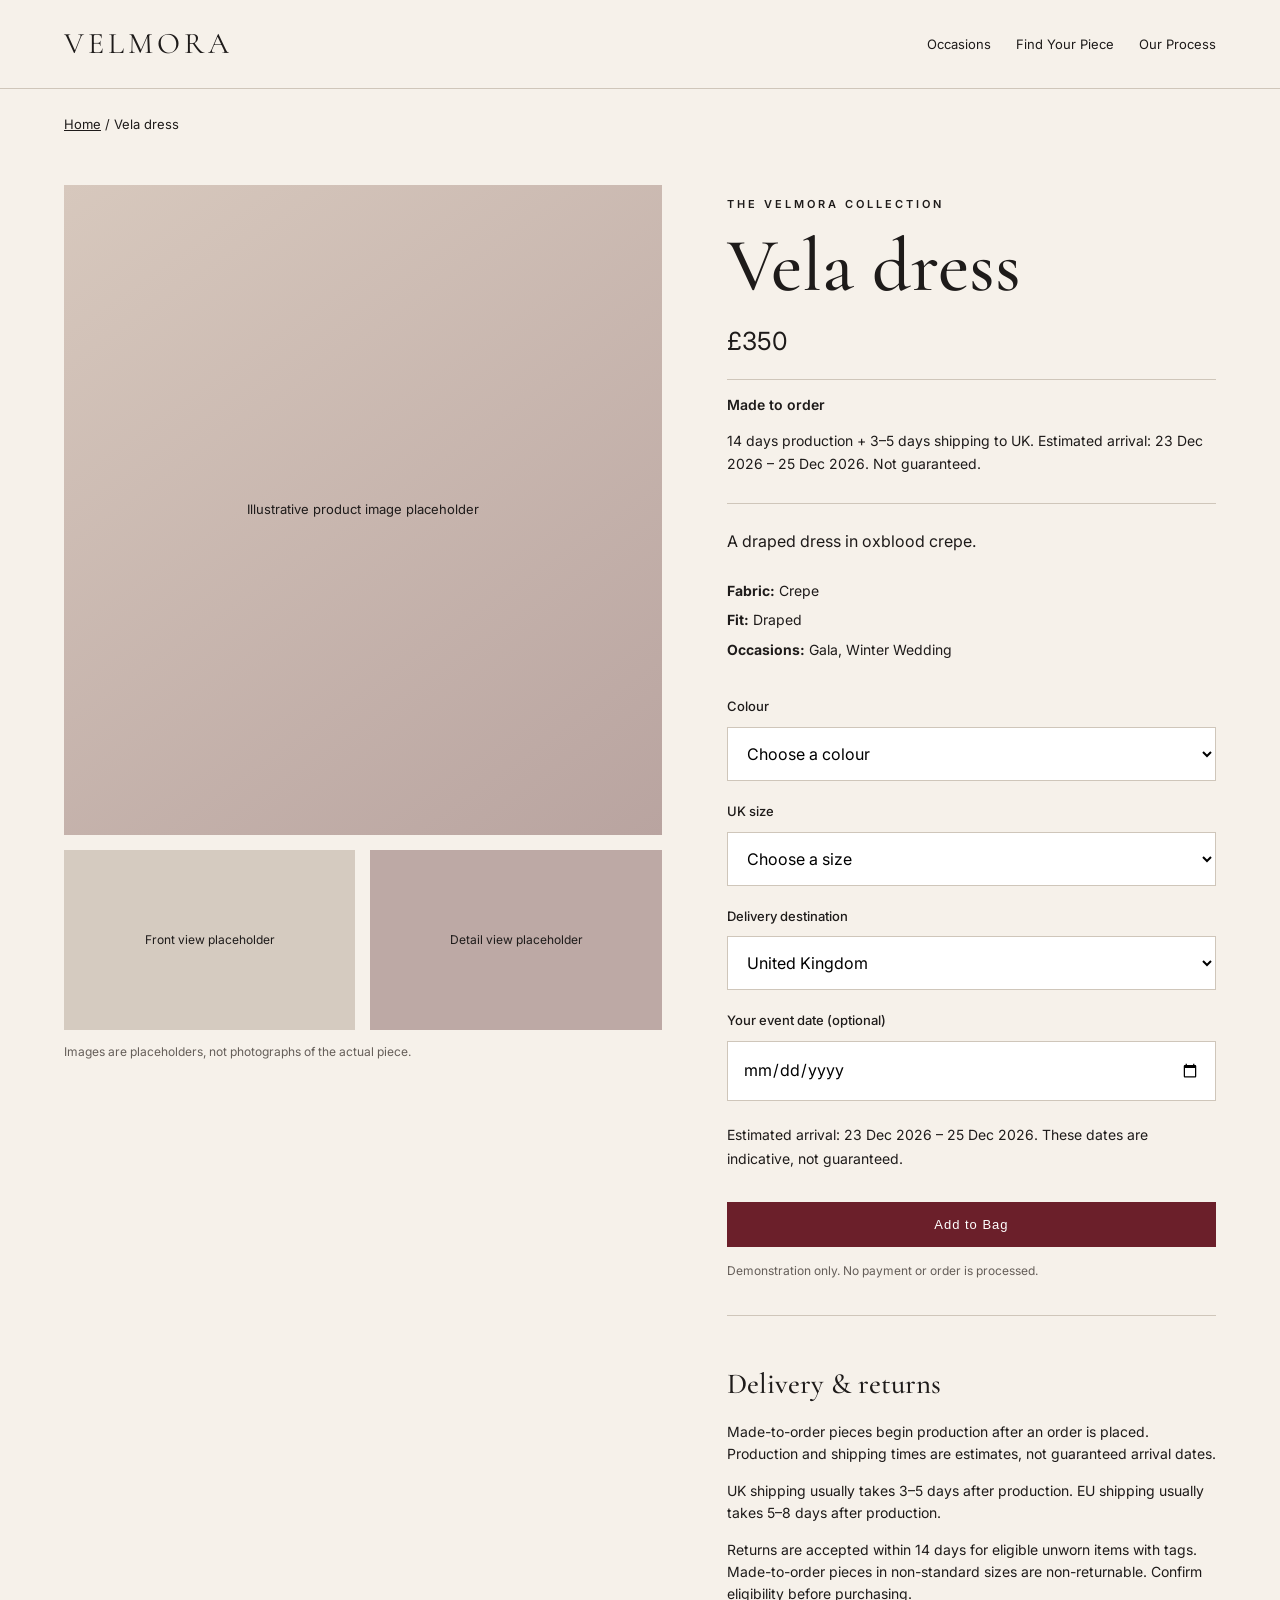
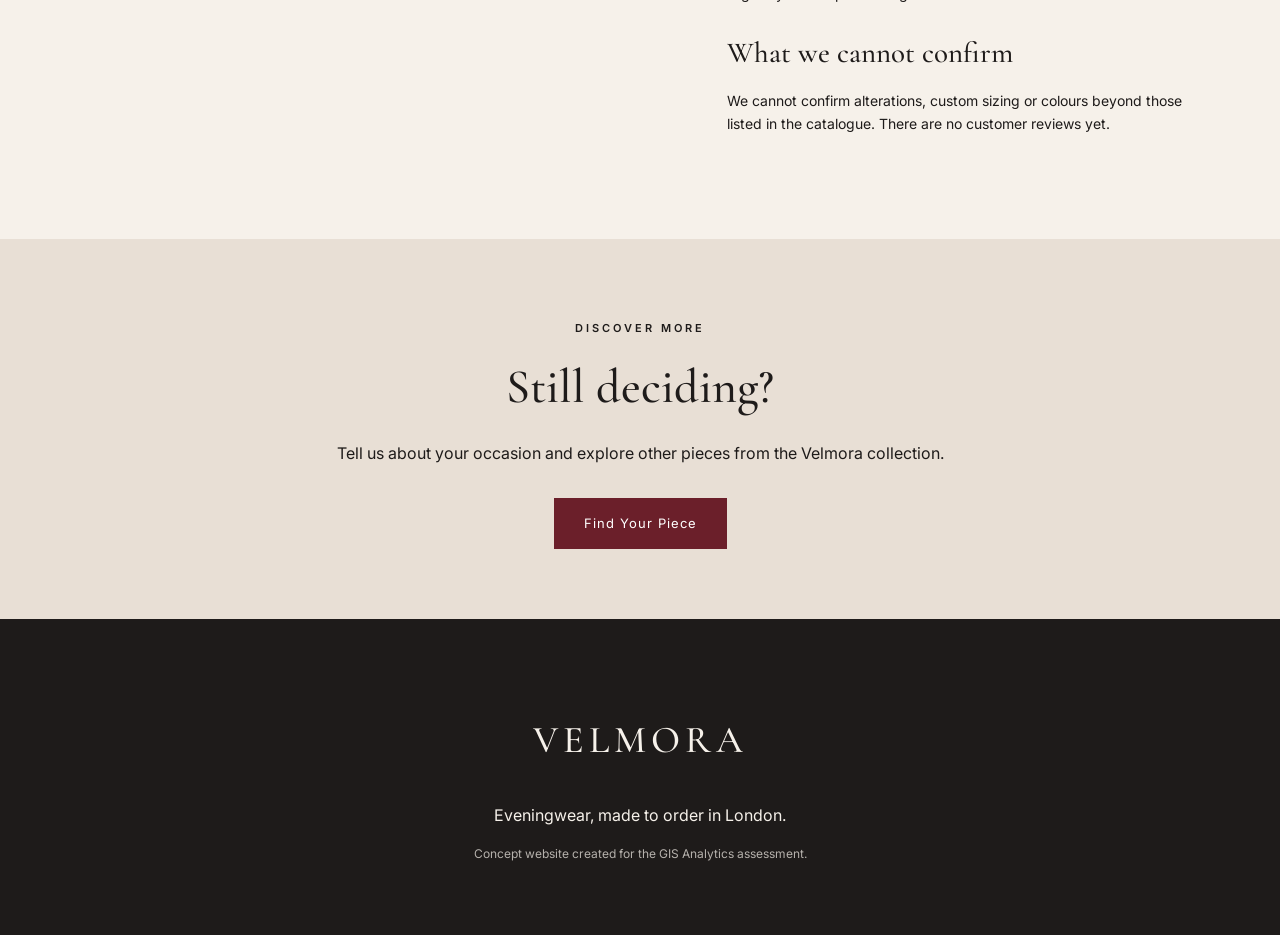
==== product.html @ 9ef7a638 "Initial Velmora website and commercial plan" ====
<!DOCTYPE html>
<html lang="en-GB">
<head>
  <meta charset="UTF-8">
  <meta name="viewport" content="width=device-width, initial-scale=1.0">

  <title>Vela Dress | Velmora</title>
  <meta name="description"
    content="Explore the Vela dress by Velmora. Made-to-order eveningwear with clear sizing and delivery estimates.">

  <link rel="preconnect" href="https://fonts.googleapis.com">
  <link rel="preconnect" href="https://fonts.gstatic.com" crossorigin>
  <link
    href="https://fonts.googleapis.com/css2?family=Cormorant+Garamond:wght@400;500;600&family=Inter:wght@400;500;600&display=swap"
    rel="stylesheet">

  <link rel="stylesheet" href="css/styles.css">
</head>

<body>

  <header class="site-header">
    <div class="header-inner">
      <a href="index.html" class="brand-logo">VELMORA</a>

      <nav aria-label="Main navigation">
        <a href="index.html#occasions">Occasions</a>
        <a href="index.html#stylist">Find Your Piece</a>
        <a href="index.html#about">Our Process</a>
      </nav>
    </div>
  </header>

  <main>

    <div class="product-breadcrumb">
      <a href="index.html">Home</a>
      <span aria-hidden="true"> / </span>
      <span>Vela dress</span>
    </div>

    <section class="product-layout">

      <!-- PRODUCT GALLERY -->

      <div class="product-gallery">
        <div class="product-main-image">
          <span>Illustrative product image placeholder</span>
        </div>

        <div class="product-small-images">
          <div>Front view placeholder</div>
          <div>Detail view placeholder</div>
        </div>

        <p class="product-image-note">
          Images are placeholders, not photographs of the actual piece.
        </p>
      </div>

      <!-- PRODUCT INFORMATION -->

      <div class="product-information">

        <p class="eyebrow">THE VELMORA COLLECTION</p>

        <h1 id="product-name">Vela dress</h1>

        <p id="product-price" class="product-price">£350</p>

        <!-- DELIVERY INFORMATION DIRECTLY UNDER PRICE -->

        <div class="product-delivery-summary">
          <p class="delivery-heading">Made to order</p>
          <p id="delivery-summary">
            Loading production and delivery information...
          </p>
        </div>

        <p id="product-description" class="product-description">
          Loading product details...
        </p>

        <div class="product-facts">
          <p><strong>Fabric:</strong> <span id="product-fabric">—</span></p>
          <p><strong>Fit:</strong> <span id="product-fit">—</span></p>
          <p><strong>Occasions:</strong> <span id="product-occasions">—</span></p>
        </div>

        <form id="product-form">

          <label for="product-colour">Colour</label>
          <select id="product-colour" required>
            <option value="">Choose a colour</option>
          </select>

          <label for="product-size">UK size</label>
          <select id="product-size" required>
            <option value="">Choose a size</option>
          </select>

          <label for="product-region">Delivery destination</label>
          <select id="product-region" required>
            <option value="UK">United Kingdom</option>
            <option value="EU">European Union</option>
          </select>

          <label for="product-event-date">Your event date (optional)</label>
          <input id="product-event-date" type="date">

          <div id="product-delivery-result" aria-live="polite"></div>

          <button class="primary-button product-add-button" type="submit">
            Add to Bag
          </button>

        </form>

        <p id="product-message" class="product-message" aria-live="polite"></p>

        <p class="product-demo-note">
          Demonstration only. No payment or order is processed.
        </p>

        <div class="product-policy">
          <h2>Delivery & returns</h2>

          <p>
            Made-to-order pieces begin production after an order
            is placed. Production and shipping times are estimates,
            not guaranteed arrival dates.
          </p>

          <p>
            UK shipping usually takes 3–5 days after production.
            EU shipping usually takes 5–8 days after production.
          </p>

          <p>
            Returns are accepted within 14 days for eligible
            unworn items with tags. Made-to-order pieces in
            non-standard sizes are non-returnable.
            Confirm eligibility before purchasing.
          </p>

          <h2>What we cannot confirm</h2>

          <p>
            We cannot confirm alterations, custom sizing or
            colours beyond those listed in the catalogue.
            There are no customer reviews yet.
          </p>
        </div>

      </div>
    </section>

    <section class="product-bottom-section">
      <p class="eyebrow">DISCOVER MORE</p>
      <h2>Still deciding?</h2>
      <p>
        Tell us about your occasion and explore other pieces
        from the Velmora collection.
      </p>
      <a href="index.html#stylist" class="primary-button">
        Find Your Piece
      </a>
    </section>

  </main>

  <footer class="site-footer">
    <h2>VELMORA</h2>
    <p>Eveningwear, made to order in London.</p>
    <p class="footer-note">
      Concept website created for the GIS Analytics assessment.
    </p>
  </footer>

  <div class="mobile-product-bar">
    <span id="mobile-product-price">£350</span>
    <a href="#product-form" class="primary-button">
      Select Your Size
    </a>
  </div>

  <script src="js/product.js"></script>

</body>
</html>
---- css/styles.css ----
:root {
  --ink: #1E1B1A;
  --ivory: #F6F1EA;
  --stone: #CFC6BA;
  --oxblood: #6B1F2A;
}

* {
  box-sizing: border-box;
}

body {
  margin: 0;
  background-color: var(--ivory);
  color: var(--ink);
  font-family: 'Inter', Arial, sans-serif;
  line-height: 1.6;
}

h1, h2, h3 {
  font-family: 'Cormorant Garamond', Georgia, serif;
  font-weight: 500;
}

h1 {
  font-size: clamp(42px, 8vw, 76px);
}

a {
  color: inherit;
}

button {
  cursor: pointer;
}

/* HEADER */

.site-header {
  border-bottom: 1px solid var(--stone);
  padding: 20px 5%;
}

.header-inner {
  max-width: 1300px;
  margin: auto;
  display: flex;
  align-items: center;
  justify-content: space-between;
  gap: 20px;
}

.brand-logo {
  font-family: 'Cormorant Garamond', serif;
  font-size: 30px;
  letter-spacing: 4px;
  text-decoration: none;
}

.site-header nav {
  display: flex;
  gap: 25px;
  flex-wrap: wrap;
}

.site-header nav a {
  font-size: 13px;
  text-decoration: none;
}

/* HERO */

.hero {
  max-width: 1400px;
  margin: auto;
  padding: 70px 5%;
  display: grid;
  grid-template-columns: 1fr 1fr;
  gap: 60px;
  align-items: center;
}

.eyebrow {
  font-size: 11px;
  letter-spacing: 3px;
  font-weight: 600;
}

.hero h1 {
  line-height: 1.05;
  max-width: 550px;
  margin: 20px 0;
}

.hero-description {
  max-width: 430px;
  font-size: 16px;
  margin-bottom: 30px;
}

.primary-button {
  display: inline-block;
  padding: 15px 30px;
  background: var(--oxblood);
  color: white;
  text-decoration: none;
  font-size: 13px;
  letter-spacing: 1px;
}

.image-placeholder {
  min-height: 500px;
  background: linear-gradient(
    145deg,
    #D8C8BA,
    #B9A89B
  );
  display: flex;
  align-items: center;
  justify-content: center;
  color: var(--ink);
  font-size: 13px;
}

/* OCCASIONS */

.occasions-section,
.process-section {
  padding: 80px 5%;
  max-width: 1400px;
  margin: auto;
}

.section-heading {
  text-align: center;
  margin-bottom: 45px;
}

.section-heading h2 {
  font-size: 48px;
  margin: 10px 0;
}

.occasion-grid {
  display: grid;
  grid-template-columns: repeat(3, 1fr);
  gap: 25px;
}

.occasion-card {
  text-decoration: none;
}

.occasion-image {
  aspect-ratio: 4 / 5;
  background: #CFC6BA;
}

.occasion-card:nth-child(2) .occasion-image {
  background: #B6A5A1;
}

.occasion-card:nth-child(3) .occasion-image {
  background: #D8CEC2;
}

.occasion-card h3 {
  font-size: 30px;
  margin: 15px 0 5px;
}

.occasion-card span {
  font-size: 12px;
  text-decoration: underline;
}

/* STYLIST */

.stylist-section {
  background: var(--ink);
  color: var(--ivory);
  padding: 90px 5%;
  text-align: center;
}

.stylist-inner {
  max-width: 700px;
  margin: auto;
}

.stylist-inner h2 {
  font-size: 56px;
}

.stylist-note {
  margin-top: 30px;
  padding: 20px;
  border: 1px solid var(--stone);
  font-size: 14px;
}

/* PROCESS */

.process-grid {
  display: grid;
  grid-template-columns: repeat(3, 1fr);
  gap: 35px;
}

.process-grid h3 {
  font-size: 27px;
}

/* FOOTER */

.site-footer {
  background: var(--ink);
  color: var(--ivory);
  text-align: center;
  padding: 60px 20px;
}

.site-footer h2 {
  letter-spacing: 5px;
  font-size: 38px;
}

.footer-note {
  font-size: 12px;
  opacity: 0.7;
}

/* MOBILE */

@media (max-width: 768px) {

  .header-inner {
    flex-direction: column;
  }

  .site-header nav {
    justify-content: center;
    gap: 15px;
  }

  .hero {
    grid-template-columns: 1fr;
    padding: 45px 6%;
    gap: 30px;
  }

  .hero h1 {
    font-size: 48px;
  }

  .image-placeholder {
    min-height: 350px;
  }

  .occasion-grid,
  .process-grid {
    grid-template-columns: 1fr;
  }

  .occasions-section,
  .process-section {
    padding: 55px 6%;
  }

  .section-heading h2 {
    font-size: 40px;
  }

  .stylist-inner h2 {
    font-size: 45px;
  }
}

/* PERSONAL STYLIST FORM */

.stylist-form {
  max-width: 520px;
  margin: 35px auto;
  text-align: left;
  display: flex;
  flex-direction: column;
  gap: 10px;
}

.stylist-form label {
  font-size: 13px;
  margin-top: 10px;
}

.stylist-form select,
.stylist-form input {
  width: 100%;
  padding: 14px;
  background: var(--ivory);
  color: var(--ink);
  border: 1px solid var(--stone);
  border-radius: 0;
  font: inherit;
  font-size: 15px;
}

.stylist-form button {
  margin-top: 20px;
  border: none;
  align-self: flex-start;
}

#stylist-results {
  max-width: 700px;
  margin: 25px auto;
  text-align: left;
}

.stylist-product {
  border: 1px solid var(--stone);
  padding: 22px;
  margin-bottom: 15px;
}

.stylist-product h3 {
  font-size: 30px;
}

.stylist-product a {
  color: var(--ivory);
  text-decoration: underline;
}

.stylist-disclaimer {
  max-width: 620px;
  margin: 30px auto 0;
  font-size: 12px;
  opacity: 0.8;
}

/* PRODUCT PAGE */

.product-breadcrumb {
  max-width: 1300px;
  margin: 25px auto;
  padding: 0 5%;
  font-size: 13px;
}

.product-layout {
  max-width: 1300px;
  margin: 0 auto;
  padding: 25px 5% 90px;
  display: grid;
  grid-template-columns: 1.1fr 0.9fr;
  gap: 65px;
  align-items: start;
}

.product-main-image {
  min-height: 650px;
  background: linear-gradient(145deg, #d7c8bd, #b9a4a0);
  display: flex;
  justify-content: center;
  align-items: center;
  text-align: center;
  padding: 25px;
  font-size: 13px;
}

.product-small-images {
  display: grid;
  grid-template-columns: 1fr 1fr;
  gap: 15px;
  margin-top: 15px;
}

.product-small-images div {
  min-height: 180px;
  background: #d5cbc0;
  display: flex;
  justify-content: center;
  align-items: center;
  text-align: center;
  padding: 15px;
  font-size: 12px;
}

.product-small-images div:nth-child(2) {
  background: #bda9a5;
}

.product-image-note,
.product-demo-note {
  font-size: 12px;
  color: #655e59;
}

.product-information h1 {
  font-size: clamp(48px, 6vw, 76px);
  line-height: 1.1;
  margin: 12px 0;
}

.product-price {
  font-size: 25px;
  margin: 12px 0;
}

.product-delivery-summary {
  border-top: 1px solid var(--stone);
  border-bottom: 1px solid var(--stone);
  padding: 14px 0;
  margin: 18px 0 25px;
  font-size: 14px;
}

.delivery-heading {
  font-weight: 600;
  margin: 0;
}

.product-description {
  font-size: 16px;
  margin: 25px 0;
}

.product-facts {
  font-size: 14px;
  margin-bottom: 25px;
}

.product-facts p {
  margin: 7px 0;
}

#product-form {
  display: flex;
  flex-direction: column;
  gap: 10px;
}

#product-form label {
  font-size: 13px;
  font-weight: 500;
  margin-top: 10px;
}

#product-form select,
#product-form input {
  padding: 15px;
  width: 100%;
  background: white;
  border: 1px solid var(--stone);
  border-radius: 0;
  font: inherit;
}

#product-delivery-result {
  font-size: 14px;
  line-height: 1.7;
  margin: 12px 0;
}

.product-add-button {
  width: 100%;
  border: 0;
  margin-top: 10px;
}

.product-add-button:disabled {
  opacity: 0.5;
  cursor: not-allowed;
}

.product-message {
  font-size: 14px;
}

.product-policy {
  border-top: 1px solid var(--stone);
  margin-top: 35px;
  padding-top: 20px;
  font-size: 14px;
}

.product-policy h2 {
  font-size: 29px;
  margin-bottom: 10px;
}

.product-bottom-section {
  background: #e8dfd5;
  text-align: center;
  padding: 70px 5%;
}

.product-bottom-section h2 {
  font-size: 48px;
  margin: 10px 0;
}

.product-bottom-section .primary-button {
  margin-top: 15px;
}

.mobile-product-bar {
  display: none;
}

/* PRODUCT PAGE ON MOBILE */

@media (max-width: 768px) {
  .product-layout {
    grid-template-columns: 1fr;
    gap: 30px;
    padding: 15px 6% 70px;
  }

  .product-main-image {
    min-height: 400px;
  }

  .product-small-images div {
    min-height: 130px;
  }

  .product-information h1 {
    font-size: 52px;
  }

  .product-bottom-section h2 {
    font-size: 40px;
  }

  .mobile-product-bar {
    position: fixed;
    bottom: 0;
    left: 0;
    right: 0;
    display: flex;
    align-items: center;
    justify-content: space-between;
    gap: 15px;
    background: var(--ivory);
    border-top: 1px solid var(--stone);
    padding: 12px 18px;
    z-index: 100;
    box-shadow: 0 -3px 15px #00000012;
  }

  .mobile-product-bar span {
    font-size: 20px;
    font-weight: 600;
  }

  .mobile-product-bar .primary-button {
    padding: 12px 18px;
    font-size: 12px;
  }

  body {
    padding-bottom: 65px;
  }
}

/* FINAL MOBILE HEADER IMPROVEMENTS */

@media (max-width: 768px) {

  .site-header {
    padding: 16px 5%;
  }

  .header-inner {
    width: 100%;
    flex-direction: column;
    align-items: center;
    gap: 12px;
  }

  .brand-logo {
    font-size: 27px;
    letter-spacing: 3px;
    white-space: nowrap;
  }

  .site-header nav {
    display: flex;
    justify-content: center;
    flex-wrap: wrap;
    gap: 10px 18px;
    width: 100%;
  }

  .site-header nav a {
    font-size: 12px;
    white-space: nowrap;
  }

  .product-breadcrumb {
    overflow-wrap: anywhere;
  }

  .product-gallery,
  .product-information {
    min-width: 0;
  }

  .product-information h1 {
    overflow-wrap: break-word;
  }

  .product-main-image {
    min-height: 360px;
  }

  .product-small-images {
    gap: 10px;
  }

  .product-small-images div {
    min-width: 0;
    font-size: 11px;
  }
}

/* FEATURED PRODUCT LINK */

.featured-product-link {
  margin-top: 70px;
  padding: 55px 25px;
  background: #e8dfd5;
  text-align: center;
}

.featured-product-link h2 {
  font-size: clamp(36px, 5vw, 52px);
  margin: 12px 0;
}

.featured-product-link p {
  margin-bottom: 20px;
}
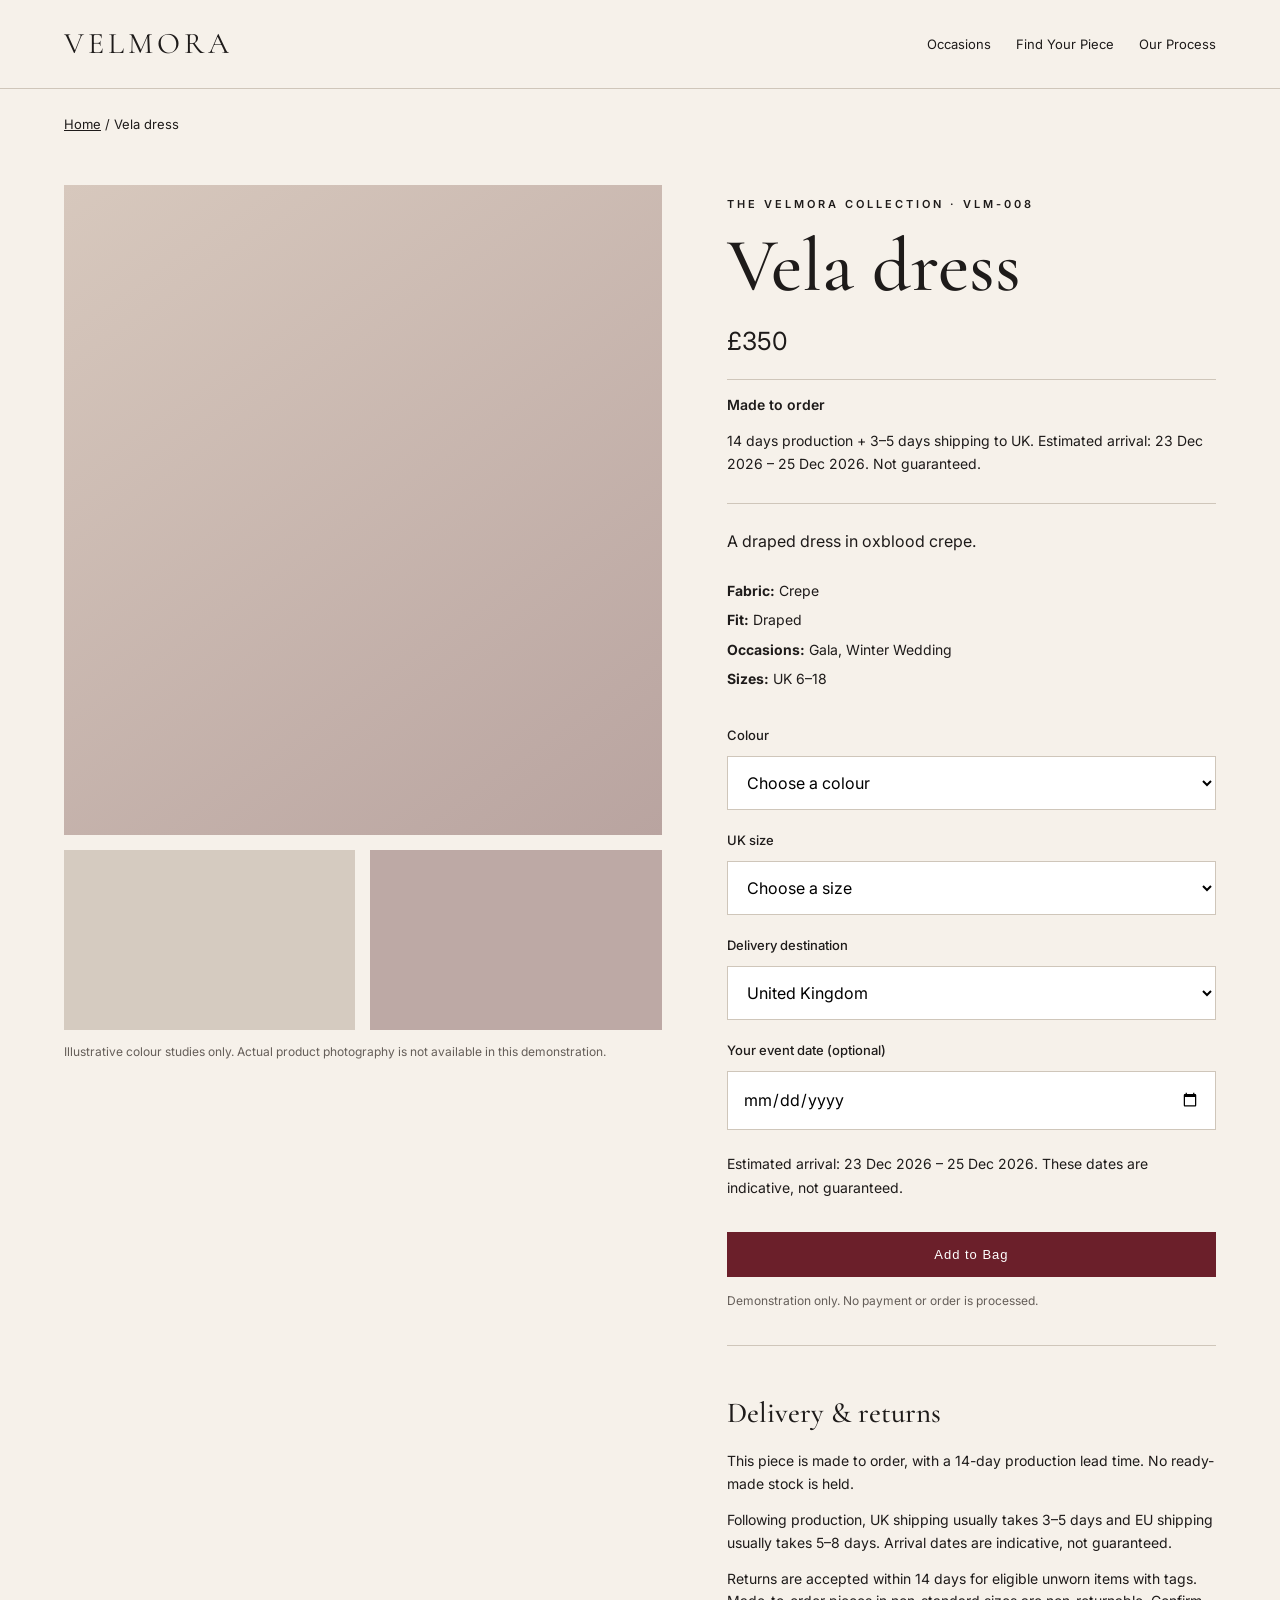
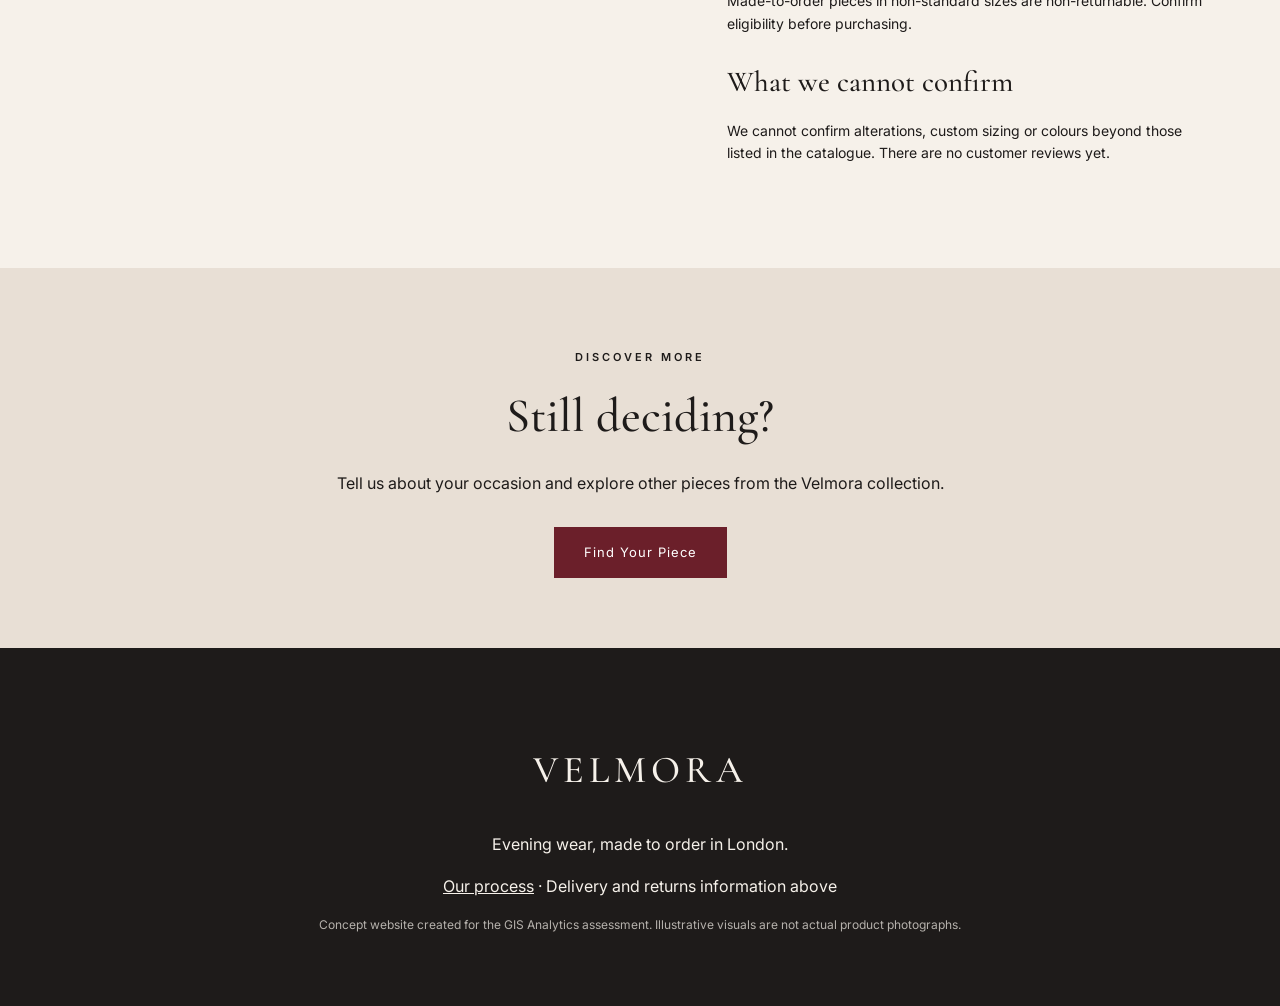
==== commit 25088f98: "Add winter wedding collection and AI stylist" ====
--- a/product.html
+++ b/product.html
@@ -5,9 +5,9 @@
   <meta charset="UTF-8">
   <meta name="viewport" content="width=device-width, initial-scale=1.0">
 
-  <title>Vela Dress | Velmora</title>
+  <title>Vela Dress | Made-to-Order Evening Wear | Velmora</title>
   <meta name="description"
-    content="Explore the Vela dress by Velmora. Made-to-order eveningwear with clear sizing and delivery estimates.">
+    content="Discover the Vela dress by Velmora. Draped crepe evening wear, made to order in London. Explore colours, UK sizes and estimated delivery.">
 
   <link rel="preconnect" href="https://fonts.googleapis.com">
   <link rel="preconnect" href="https://fonts.gstatic.com" crossorigin>
@@ -16,6 +16,30 @@
     rel="stylesheet">
 
   <link rel="stylesheet" href="css/styles.css">
+
+  <!-- Structured product information for search and AI discovery -->
+  <script type="application/ld+json">
+  {
+    "@context": "https://schema.org",
+    "@type": "Product",
+    "name": "Vela dress",
+    "sku": "VLM-008",
+    "description": "Made-to-order draped crepe dress for gala events and winter weddings.",
+    "brand": {
+      "@type": "Brand",
+      "name": "Velmora"
+    },
+    "material": "Crepe",
+    "color": ["Ivory", "Oxblood"],
+    "size": ["UK 6", "UK 8", "UK 10", "UK 12", "UK 14", "UK 16", "UK 18"],
+    "offers": {
+      "@type": "Offer",
+      "price": "350",
+      "priceCurrency": "GBP",
+      "url": "https://velmora-assessment.netlify.app/product.html"
+    }
+  }
+  </script>
 </head>
 
 <body>
@@ -45,59 +69,95 @@
       <!-- PRODUCT GALLERY -->
 
       <div class="product-gallery">
-        <div class="product-main-image">
-          <span>Illustrative product image placeholder</span>
+
+        <div class="product-main-image"
+             role="img"
+             aria-label="Illustrative colour study for the Vela dress">
         </div>
 
         <div class="product-small-images">
-          <div>Front view placeholder</div>
-          <div>Detail view placeholder</div>
+          <div role="img" aria-label="Illustrative neutral colour study"></div>
+          <div role="img" aria-label="Illustrative oxblood colour study"></div>
         </div>
 
         <p class="product-image-note">
-          Images are placeholders, not photographs of the actual piece.
+          Illustrative colour studies only. Actual product
+          photography is not available in this demonstration.
         </p>
+
       </div>
 
       <!-- PRODUCT INFORMATION -->
 
       <div class="product-information">
 
-        <p class="eyebrow">THE VELMORA COLLECTION</p>
+        <p class="eyebrow">THE VELMORA COLLECTION · VLM-008</p>
 
         <h1 id="product-name">Vela dress</h1>
 
         <p id="product-price" class="product-price">£350</p>
 
-        <!-- DELIVERY INFORMATION DIRECTLY UNDER PRICE -->
+        <!-- VISIBLE WITHOUT JAVASCRIPT -->
 
         <div class="product-delivery-summary">
           <p class="delivery-heading">Made to order</p>
+
           <p id="delivery-summary">
-            Loading production and delivery information...
+            14 days production, followed by 3–5 days
+            shipping to the UK. Allow approximately
+            17–19 calendar days in total.
+            Delivery dates are estimates, not guarantees.
           </p>
         </div>
 
         <p id="product-description" class="product-description">
-          Loading product details...
+          A draped crepe dress for gala evenings and winter weddings.
+          Available in ivory and oxblood.
         </p>
 
         <div class="product-facts">
-          <p><strong>Fabric:</strong> <span id="product-fabric">—</span></p>
-          <p><strong>Fit:</strong> <span id="product-fit">—</span></p>
-          <p><strong>Occasions:</strong> <span id="product-occasions">—</span></p>
-        </div>
+          <p>
+            <strong>Fabric:</strong>
+            <span id="product-fabric">Crepe</span>
+          </p>
+
+          <p>
+            <strong>Fit:</strong>
+            <span id="product-fit">Draped</span>
+          </p>
+
+          <p>
+            <strong>Occasions:</strong>
+            <span id="product-occasions">Gala, Winter Wedding</span>
+          </p>
+
+          <p>
+            <strong>Sizes:</strong>
+            UK 6–18
+          </p>
+        </div>
+
+        <!-- PRODUCT SELECTION -->
 
         <form id="product-form">
 
           <label for="product-colour">Colour</label>
           <select id="product-colour" required>
             <option value="">Choose a colour</option>
+            <option value="ivory">Ivory</option>
+            <option value="oxblood">Oxblood</option>
           </select>
 
           <label for="product-size">UK size</label>
           <select id="product-size" required>
             <option value="">Choose a size</option>
+            <option value="UK 6">UK 6</option>
+            <option value="UK 8">UK 8</option>
+            <option value="UK 10">UK 10</option>
+            <option value="UK 12">UK 12</option>
+            <option value="UK 14">UK 14</option>
+            <option value="UK 16">UK 16</option>
+            <option value="UK 18">UK 18</option>
           </select>
 
           <label for="product-region">Delivery destination</label>
@@ -106,35 +166,43 @@
             <option value="EU">European Union</option>
           </select>
 
-          <label for="product-event-date">Your event date (optional)</label>
+          <label for="product-event-date">
+            Your event date (optional)
+          </label>
           <input id="product-event-date" type="date">
 
           <div id="product-delivery-result" aria-live="polite"></div>
 
-          <button class="primary-button product-add-button" type="submit">
+          <button class="primary-button product-add-button"
+                  type="submit">
             Add to Bag
           </button>
 
         </form>
 
-        <p id="product-message" class="product-message" aria-live="polite"></p>
+        <p id="product-message"
+           class="product-message"
+           aria-live="polite"></p>
 
         <p class="product-demo-note">
           Demonstration only. No payment or order is processed.
         </p>
 
+        <!-- DELIVERY AND RETURNS -->
+
         <div class="product-policy">
-          <h2>Delivery & returns</h2>
-
-          <p>
-            Made-to-order pieces begin production after an order
-            is placed. Production and shipping times are estimates,
-            not guaranteed arrival dates.
-          </p>
-
-          <p>
-            UK shipping usually takes 3–5 days after production.
-            EU shipping usually takes 5–8 days after production.
+
+          <h2>Delivery &amp; returns</h2>
+
+          <p>
+            This piece is made to order, with a 14-day
+            production lead time. No ready-made stock is held.
+          </p>
+
+          <p>
+            Following production, UK shipping usually takes
+            3–5 days and EU shipping usually takes 5–8 days.
+            Arrival dates are indicative, not guaranteed.
           </p>
 
           <p>
@@ -151,18 +219,23 @@
             colours beyond those listed in the catalogue.
             There are no customer reviews yet.
           </p>
+
         </div>
 
       </div>
     </section>
+
+    <!-- OTHER PRODUCTS -->
 
     <section class="product-bottom-section">
       <p class="eyebrow">DISCOVER MORE</p>
       <h2>Still deciding?</h2>
+
       <p>
         Tell us about your occasion and explore other pieces
         from the Velmora collection.
       </p>
+
       <a href="index.html#stylist" class="primary-button">
         Find Your Piece
       </a>
@@ -172,19 +245,31 @@
 
   <footer class="site-footer">
     <h2>VELMORA</h2>
-    <p>Eveningwear, made to order in London.</p>
+
+    <p>Evening wear, made to order in London.</p>
+
+    <p>
+      <a href="index.html#about">Our process</a>
+      · Delivery and returns information above
+    </p>
+
     <p class="footer-note">
       Concept website created for the GIS Analytics assessment.
+      Illustrative visuals are not actual product photographs.
     </p>
   </footer>
 
+  <!-- MOBILE STICKY CTA -->
+
   <div class="mobile-product-bar">
     <span id="mobile-product-price">£350</span>
+
     <a href="#product-form" class="primary-button">
       Select Your Size
     </a>
   </div>
 
+  <!-- KEEP EXISTING PRODUCT FUNCTIONALITY -->
   <script src="js/product.js"></script>
 
 </body>
